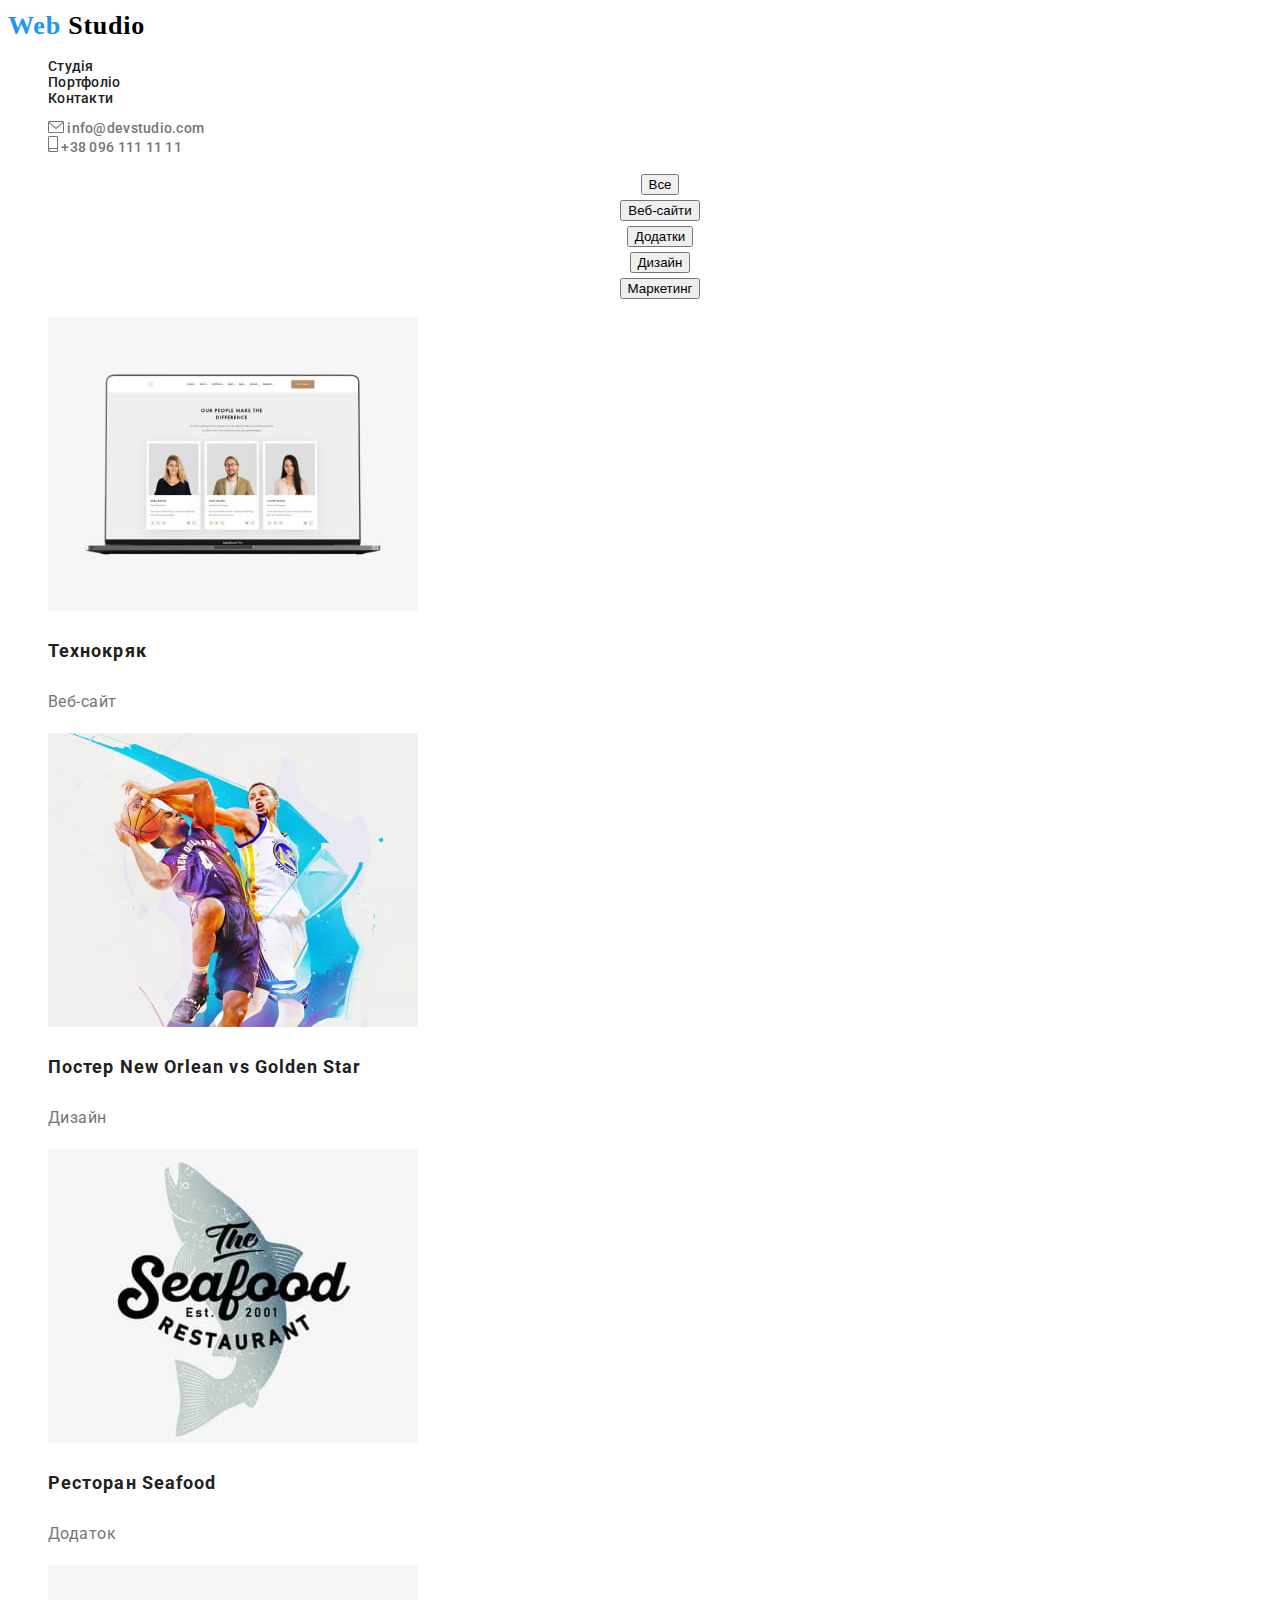
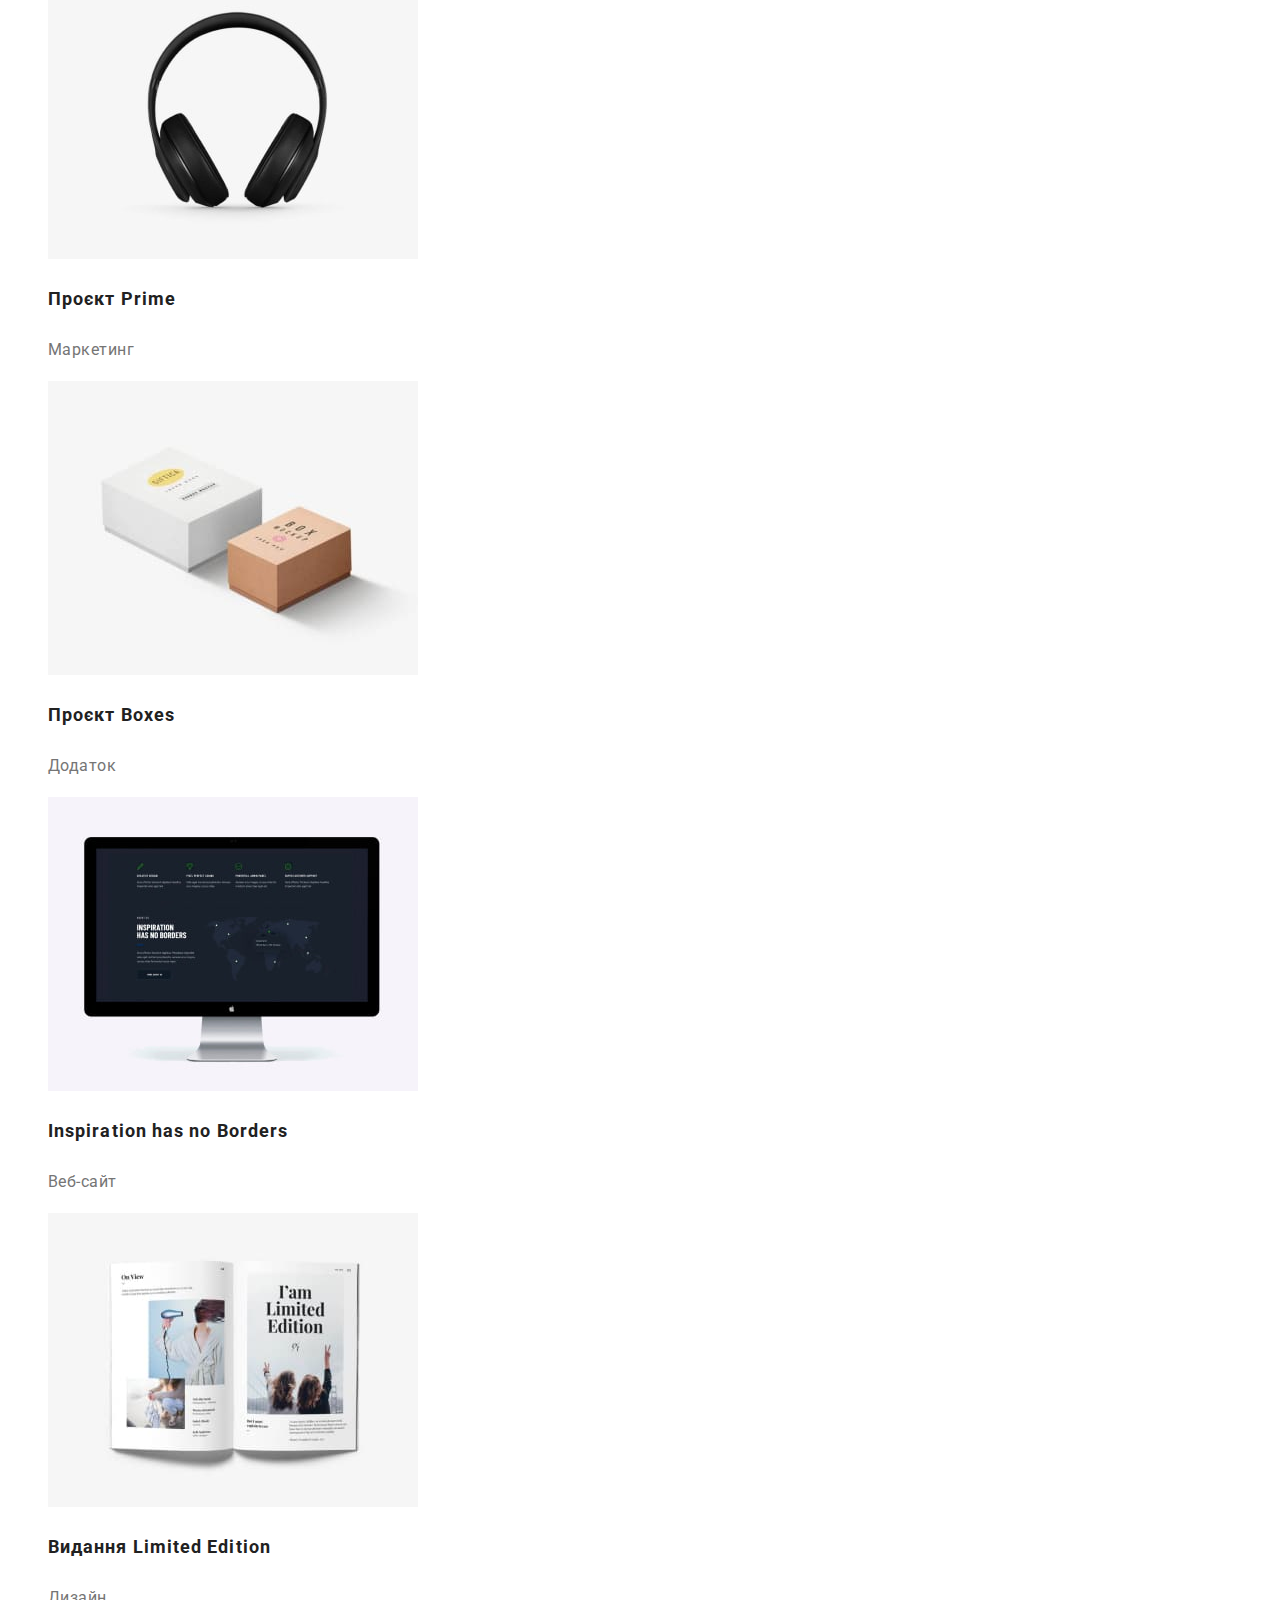
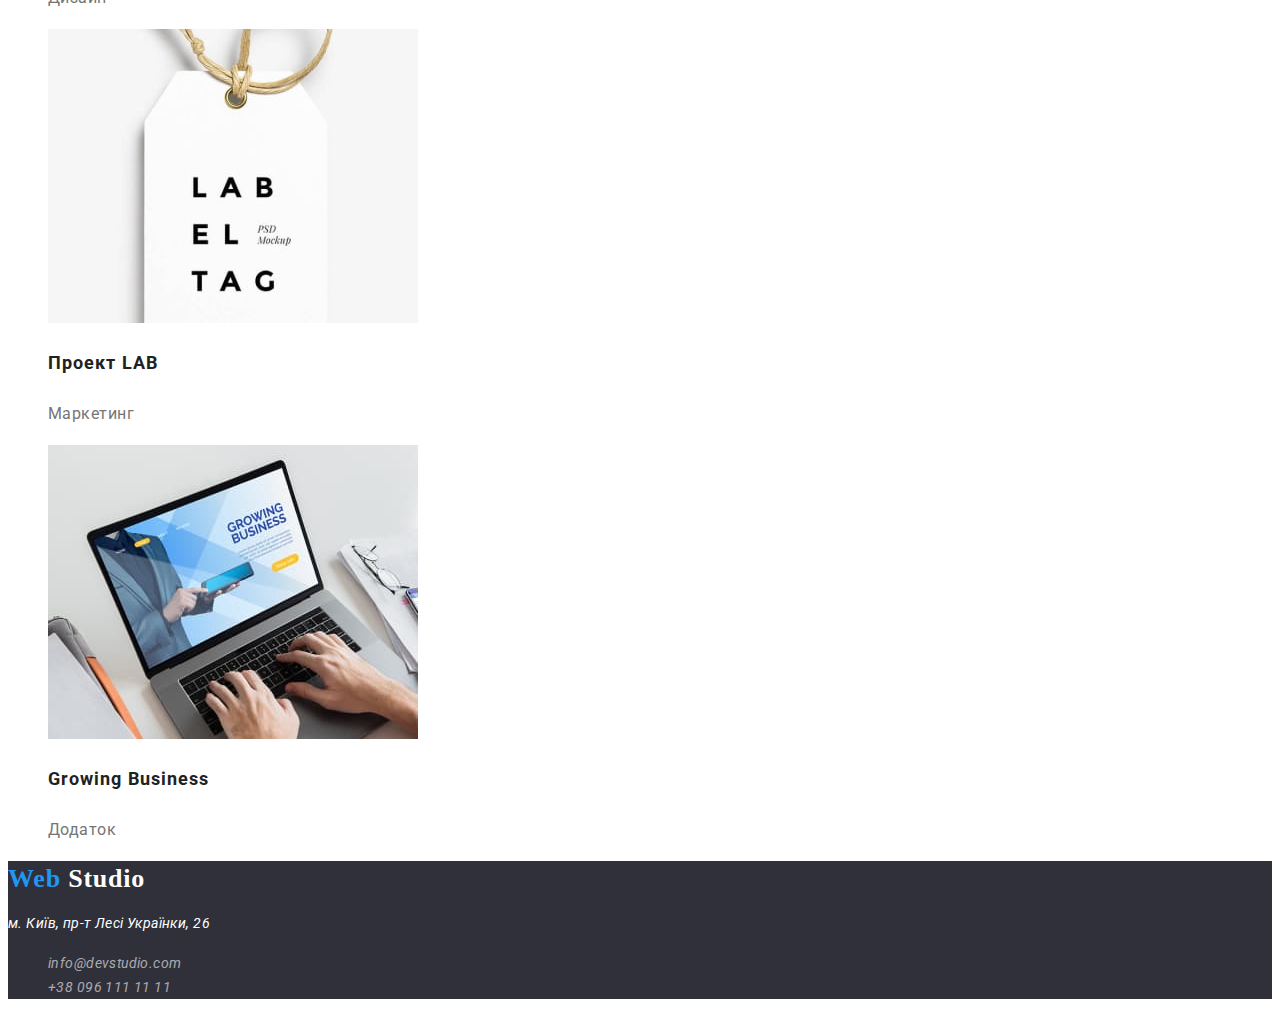
==== portfolio.html @ 8248c68e "спільні класи" ====
<!DOCTYPE html>
<html lang="uk">
  <head>
    <meta charset="UTF-8" />
    <meta http-equiv="X-UA-Compatible" content="IE=edge" />
    <meta name="viewport" content="width=device-width, initial-scale=1.0" />
    <title>Portfolio</title>
    <link rel="preconnect" href="https://fonts.googleapis.com" />
    <link rel="preconnect" href="https://fonts.gstatic.com" crossorigin />
    <link
      href="https://fonts.googleapis.com/css2?family=Raleway:wght@700&family=Roboto:wght@400;500;700;900&display=swap"
      rel="stylesheet"
    />
    <link rel="stylesheet" href="./css/styles.css" />
  </head>

  <body>
    <header class="header">
      <a class="link logo" lang="en" href="index.html">
        <span class="web">Web</span>
        <span class="studio-dark"> Studio</span>
      </a>
      <nav>
        <ul class="list nav">
          <li>
            <a class="link nav-link" href="index.html">Студія</a>
          </li>
          <li>
            <a class="link nav-link" href="portfolio.html">Портфоліо</a>
          </li>
          <li>
            <a class="link nav-link" href="">Контакти</a>
          </li>
        </ul>
      </nav>
      <ul class="list contacts">
        <li>
          <img src="./images/portfolio/header/img-1.svg" alt="" />
          <a class="link contacts" href="mailto:info@devstudio.com">info@devstudio.com</a>
        </li>
        <li>
          <img src="./images/portfolio/header/img-2.svg" alt="" />
          <a class="link contacts" href="tel:+380961111111">+38 096 111 11 11</a>
        </li>
      </ul>
    </header>

    <main>
      <section>
        <h1 hidden>Our products</h1>
        <ul class="list list-btn">
          <li><button type="button">Все</button></li>
          <li><button type="button">Веб-сайти</button></li>
          <li><button type="button">Додатки</button></li>
          <li><button type="button">Дизайн</button></li>
          <li><button type="button">Маркетинг</button></li>
        </ul>
        <ul class="list our-product-list">
          <li>
            <img src="./images/portfolio/main/img-1.jpg" alt="" width="370" height="294" />
            <h3 class="products-name">Технокряк</h3>
            <p class="products-class">Веб-сайт</p>
          </li>
          <li>
            <img src="./images/portfolio/main/img-2.jpg" alt="" width="370" height="294" />
            <h3 class="products-name">Постер New Orlean vs Golden Star</h3>
            <p class="products-class">Дизайн</p>
          </li>
          <li>
            <img src="./images/portfolio/main/img-3.jpg" alt="" width="370" height="294" />
            <h3 class="products-name">Ресторан Seafood</h3>
            <p class="products-class">Додаток</p>
          </li>
          <li>
            <img src="./images/portfolio/main/img-4.jpg" alt="" width="370" height="294" />
            <h3 class="products-name">Проєкт Prime</h3>
            <p class="products-class">Маркетинг</p>
          </li>
          <li>
            <img src="./images/portfolio/main/img-5.jpg" alt="" width="370" height="294" />
            <h3 class="products-name">Проєкт Boxes</h3>
            <p class="products-class">Додаток</p>
          </li>
          <li>
            <img src="./images/portfolio/main/img-6.jpg" alt="" width="370" height="294" />
            <h3 class="products-name">Inspiration has no Borders</h3>
            <p class="products-class">Веб-сайт</p>
          </li>
          <li>
            <img src="./images/portfolio/main/img-7.jpg" alt="" width="370" height="294" />
            <h3 class="products-name">Видання Limited Edition</h3>
            <p class="products-class">Дизайн</p>
          </li>
          <li>
            <img src="./images/portfolio/main/img-8.jpg" alt="" width="370" height="294" />
            <h3 class="products-name">Проект LAB</h3>
            <p class="products-class">Маркетинг</p>
          </li>
          <li>
            <img src="./images/portfolio/main/img-9.jpg" alt="" width="370" height="294" />
            <h3 class="products-name">Growing Business</h3>
            <p class="products-class">Додаток</p>
          </li>
        </ul>
      </section>
    </main>

    <footer class="footer">
      <a class="link logo" lang="en" href="/index.html">
        <span class="web">Web</span>
        <span class="studio-light"> Studio</span>
      </a>
      <address>
        <p class="address">м. Київ, пр-т Лесі Українки, 26</p>
        <ul class="contacts list">
          <li>
            <a class="link address address-link" href="mailto:info@devstudio.com"
              >info@devstudio.com</a
            >
          </li>
          <li>
            <a class="link address address-link" href="tel:+380961111111">+38 096 111 11 11</a>
          </li>
        </ul>
      </address>
    </footer>
  </body>
</html>
---- css/styles.css ----
:root {
  /* fonts */
  --main-font: Roboto, sant-sefir;
  --secondary-font: Releway, sant-sefir;

  /* text colors*/
  --main-text-cl: #212121;
  --accent-cl: #2196f3;
  --studio-logo-cl: #000000;

  /*bg colors*/
  --bg-light-cl: #ffffff;
  --bg-dark-cl: #2f303a;
  --bg-gray-cl: #f5f4fa;
  --bg-nmain-cl:#F5F5F5;


  /*others*/
}

body {
  font-family: var(--main-font);
  color: var(--main-text-cl);
}

.link {
  text-decoration: none;
}

.list {
  list-style: none;
}

.header {
  background-color: var(--bg-light-cl);
  font-family: var(--main-font);
  font-size: 14px;
  font-weight: 500;
  line-height: calc(16 / 14);
  letter-spacing: 0.02em;
  text-align: left;
}

.logo {
  font-family: var(--secondary-font);
  font-size: 26px;
  font-weight: 700;
  line-height: calc(36 / 26);
  letter-spacing: 0.03em;
}

.web {
  color: var(--accent-cl);
}

.studio-dark {
  color: var(--studio-logo-cl);
}

.nav-link {
  color: #212121;
}

.nav-link:hover,
.nav-link:focus {
  color: var(--accent-cl);
}

.contacts {
  color: #757575;
}

.contacts:hover,
.contacts:focus {
  color: var(--accent-cl);
}

/* hero-section*/

.hero-section {
  background-color: var(--bg-dark-cl);
}

.main-title {
  font-size: 44px;
  font-weight: 900;
  line-height: calc(60/44);
  letter-spacing: 0.06em;
  text-align: center;
  color: #ffffff;
}

.hero-btn {
  font-weight: 700;
  font-size: 16px;
  line-height: calc(30 / 16);
  display: flex;
  align-items: center;
  text-align: center;
  letter-spacing: 0.06em;
  color: #ffffff;
  background-color: var(--accent-cl);
}

/*deneral*/

.title {
  font-size: 36px;
  font-weight: 700;
  line-height: calc(42 / 36);
  letter-spacing: 0.03em;
  text-align: center;
}

/*benefit-section*/

.benefit-section {
  font-size: 14px;
  letter-spacing: 0.03em;
  text-align: left;
}

.benefit-subtitle {
  font-weight: 700;
  line-height: calc(16 / 14);
  text-transform: uppercase;
  color: var(--main-text-cl);
}

.benefit-text {
  font-size: 14px;
  font-weight: 400;
  line-height: calc(24 / 14);
  color: #757575;
}

/*product-section*/

/*team-section*/
.team-section {
  background-color: var(--bg-gray-cl);
  font-size: 16px; 
  line-height: calc(19 / 16);
  letter-spacing: 0.03em;
  text-align: center;
}


.team-subtitle {
  font-weight: 500;
 }

.team-text {
  font-weight: 400;
  color: #757575;
}

/*footer*/
.footer {
  background-color: var(--bg-dark-cl);
}

.studio-light {
  color: #ffffff;
}

.address {
  font-size: 14px;
  font-weight: 400;
  line-height: calc(24 / 14);
  letter-spacing: 0.03em;
  text-align: left;
  color: #ffffff;
}

.address-link {
  color: rgba(255, 255, 255, 0.6);
}

/*portfolio*/

/*header*/

.list-btn {
  font-size: 16px;
  font-weight: 500;
  line-height: calc(26 / 16);
  letter-spacing: 0.03em;
  text-align: center;
}

/*main*/

.products-name {
  font-size: 18px;
  font-weight: 700;
  line-height: 2;
  letter-spacing: 0.06em;
  text-align: left;
}

.products-class {
  font-size: 16px;
  font-weight: 400;
  line-height: calc(30 / 16);
  letter-spacing: 0.03em;
  text-align: left;
  color: #757575;
}
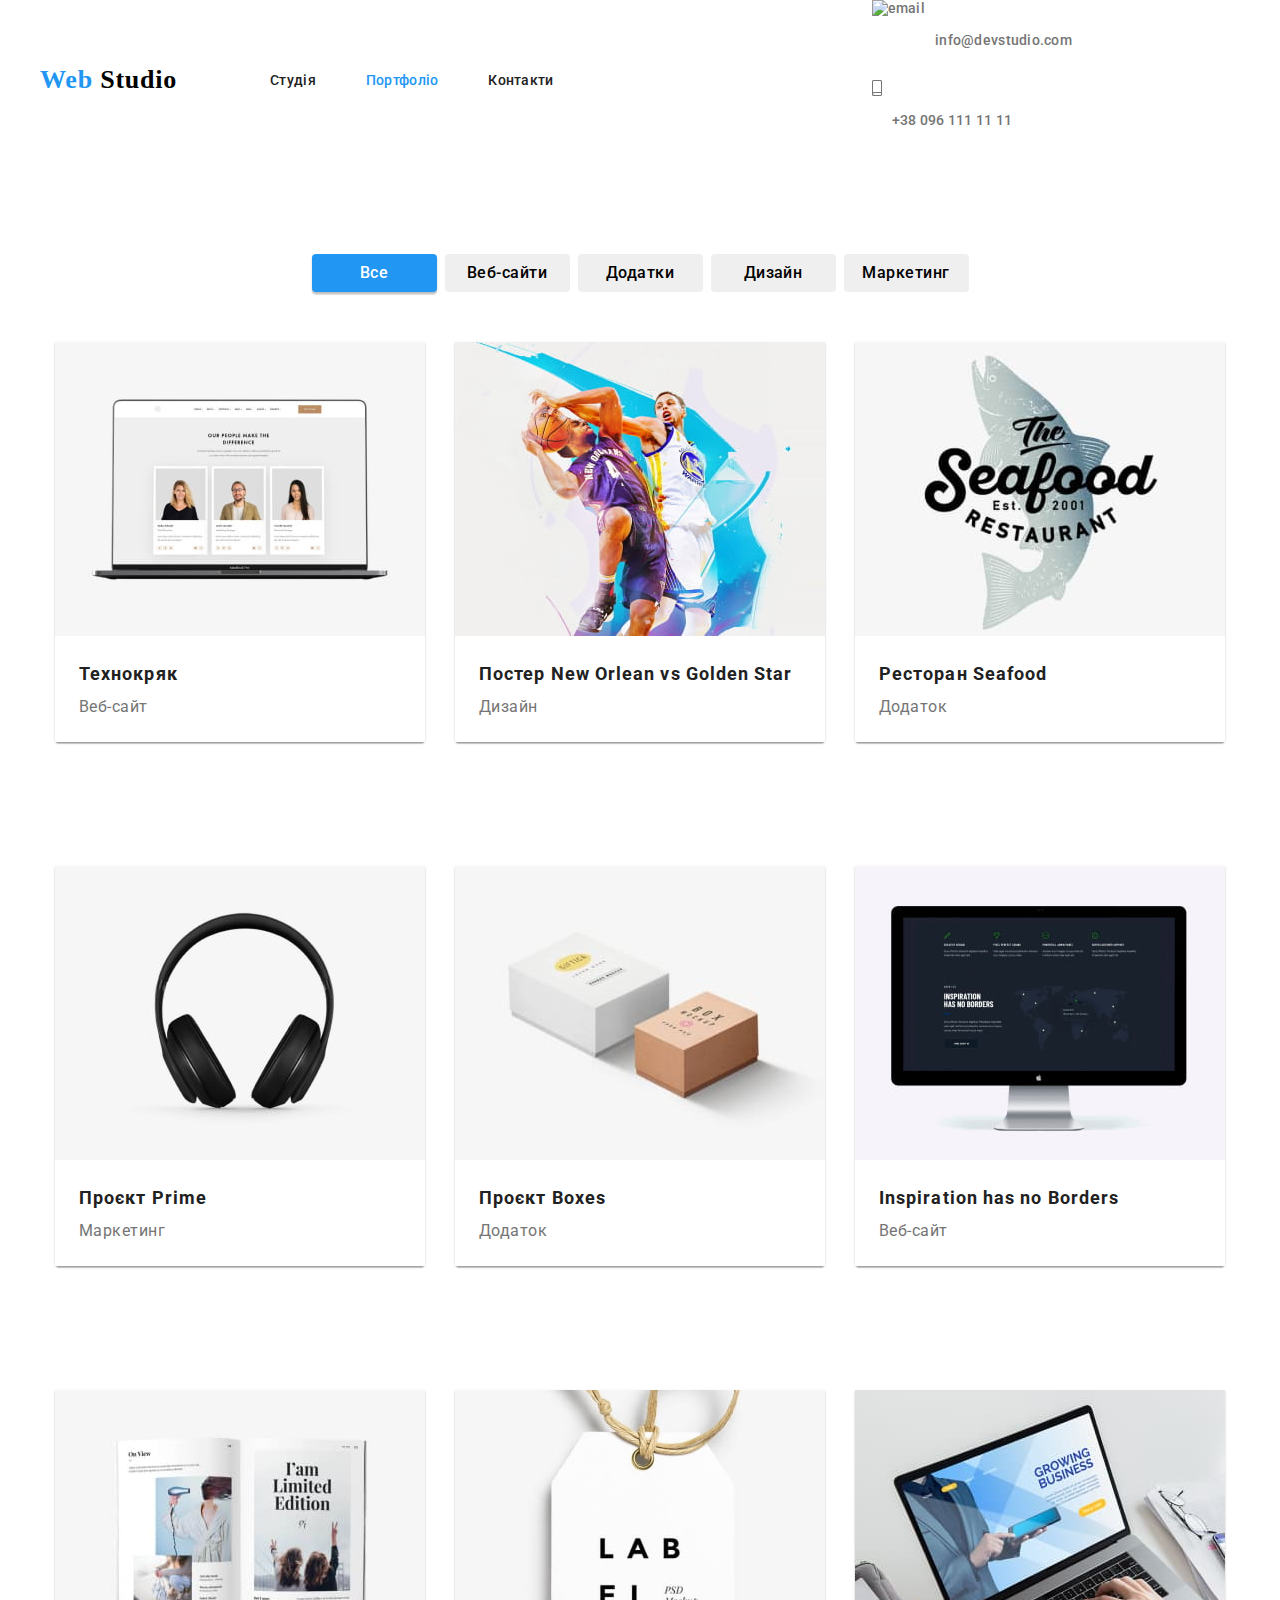
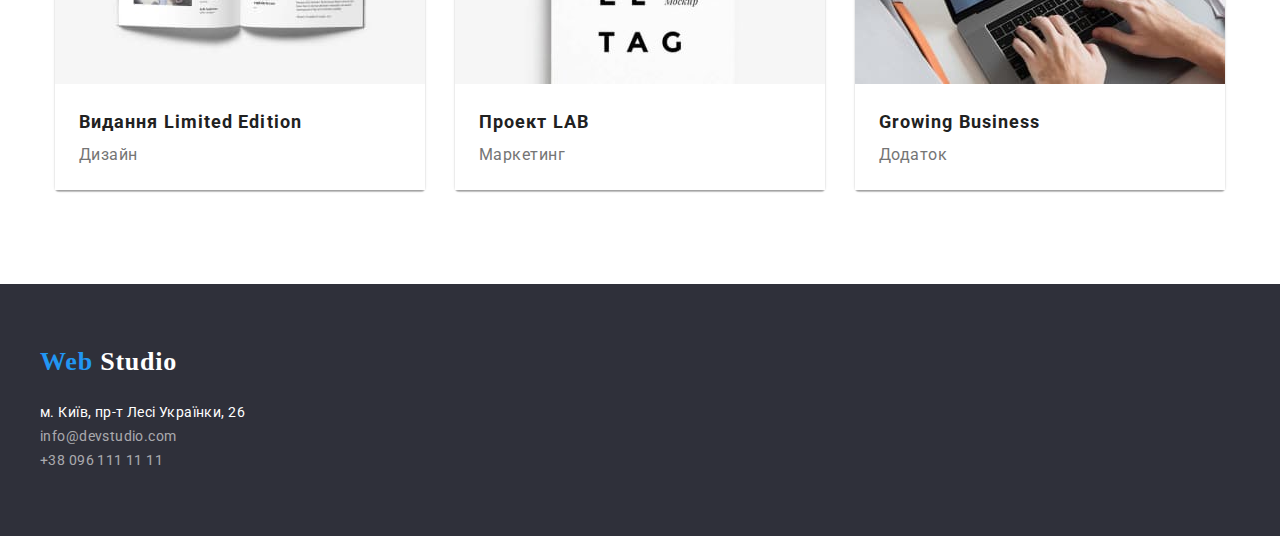
==== commit 1f511bd0: "hm-6" ====
--- a/portfolio.html
+++ b/portfolio.html
@@ -16,113 +16,231 @@
 
   <body>
     <header class="header">
-      <a class="link logo" lang="en" href="index.html">
-        <span class="web">Web</span>
-        <span class="studio-dark"> Studio</span>
-      </a>
-      <nav>
-        <ul class="list nav">
-          <li>
-            <a class="link nav-link" href="index.html">Студія</a>
-          </li>
-          <li>
-            <a class="link nav-link" href="portfolio.html">Портфоліо</a>
-          </li>
-          <li>
-            <a class="link nav-link" href="">Контакти</a>
-          </li>
+      <div class="container header-container">
+        <a class="link logo" lang="en" href="index.html">
+          <span class="web">Web</span>
+          <span class="studio-dark"> Studio</span>
+        </a>
+        <nav>
+          <ul class="list nav">
+            <li>
+              <a class="link nav-link" href="index.html">Студія</a>
+            </li>
+            <li>
+              <a class="link nav-link current-link" href="portfolio.html">Портфоліо</a>
+            </li>
+            <li>
+              <a class="link nav-link" href="">Контакти</a>
+            </li>
+          </ul>
+        </nav>
+        <ul class="list contacts">
+          <div class="">
+            <ul class="list portfolio-header">
+              <li>
+                <div>
+                  <ul class="list portfolio-header-img">
+                    <li>
+                      <img src="./images/portfolio/header/img-1.svg" alt="email" />
+                    </li>
+                    <li>
+                      <a class="link contacts header-email" href="mailto:info@devstudio.com"
+                        >info@devstudio.com</a
+                      >
+                    </li>
+                  </ul>
+                </div>
+              </li>
+              <li>
+                <div>
+                  <ul class="list portfolio-header-img">
+                    <li>
+                      <img src="./images/portfolio/header/img-2.svg" alt="phonenumber" />
+                    </li>
+                    <li>
+                      <a class="link contacts header-phone" href="tel:+380961111111"
+                        >+38 096 111 11 11</a
+                      >
+                    </li>
+                  </ul>
+                </div>
+              </li>
+            </ul>
+          </div>
         </ul>
-      </nav>
-      <ul class="list contacts">
-        <li>
-          <img src="./images/portfolio/header/img-1.svg" alt="" />
-          <a class="link contacts" href="mailto:info@devstudio.com">info@devstudio.com</a>
-        </li>
-        <li>
-          <img src="./images/portfolio/header/img-2.svg" alt="" />
-          <a class="link contacts" href="tel:+380961111111">+38 096 111 11 11</a>
-        </li>
-      </ul>
+      </div>
     </header>
 
     <main>
-      <section>
+      <section class="container">
         <h1 hidden>Our products</h1>
-        <ul class="list list-btn">
-          <li><button type="button">Все</button></li>
-          <li><button type="button">Веб-сайти</button></li>
-          <li><button type="button">Додатки</button></li>
-          <li><button type="button">Дизайн</button></li>
-          <li><button type="button">Маркетинг</button></li>
+        <ul class="list filter">
+          <li><button class="filter-btn current-btn" type="button">Все</button></li>
+          <li><button class="filter-btn" type="button">Веб-сайти</button></li>
+          <li><button class="filter-btn" type="button">Додатки</button></li>
+          <li><button class="filter-btn" type="button">Дизайн</button></li>
+          <li><button class="filter-btn" type="button">Маркетинг</button></li>
         </ul>
         <ul class="list our-product-list">
           <li>
-            <img src="./images/portfolio/main/img-1.jpg" alt="" width="370" height="294" />
-            <h3 class="products-name">Технокряк</h3>
-            <p class="products-class">Веб-сайт</p>
-          </li>
-          <li>
-            <img src="./images/portfolio/main/img-2.jpg" alt="" width="370" height="294" />
-            <h3 class="products-name">Постер New Orlean vs Golden Star</h3>
-            <p class="products-class">Дизайн</p>
-          </li>
-          <li>
-            <img src="./images/portfolio/main/img-3.jpg" alt="" width="370" height="294" />
-            <h3 class="products-name">Ресторан Seafood</h3>
-            <p class="products-class">Додаток</p>
-          </li>
-          <li>
-            <img src="./images/portfolio/main/img-4.jpg" alt="" width="370" height="294" />
-            <h3 class="products-name">Проєкт Prime</h3>
-            <p class="products-class">Маркетинг</p>
-          </li>
-          <li>
-            <img src="./images/portfolio/main/img-5.jpg" alt="" width="370" height="294" />
-            <h3 class="products-name">Проєкт Boxes</h3>
-            <p class="products-class">Додаток</p>
-          </li>
-          <li>
-            <img src="./images/portfolio/main/img-6.jpg" alt="" width="370" height="294" />
-            <h3 class="products-name">Inspiration has no Borders</h3>
-            <p class="products-class">Веб-сайт</p>
-          </li>
-          <li>
-            <img src="./images/portfolio/main/img-7.jpg" alt="" width="370" height="294" />
-            <h3 class="products-name">Видання Limited Edition</h3>
-            <p class="products-class">Дизайн</p>
-          </li>
-          <li>
-            <img src="./images/portfolio/main/img-8.jpg" alt="" width="370" height="294" />
-            <h3 class="products-name">Проект LAB</h3>
-            <p class="products-class">Маркетинг</p>
-          </li>
-          <li>
-            <img src="./images/portfolio/main/img-9.jpg" alt="" width="370" height="294" />
-            <h3 class="products-name">Growing Business</h3>
-            <p class="products-class">Додаток</p>
+            <div class="team-items">
+              <ul class="list">
+                <li>
+                  <img src="./images/portfolio/main/img-1.jpg" alt="" width="370" height="294" />
+                </li>
+                <li>
+                  <div class="product-wrapped">
+                    <h3 class="products-name">Технокряк</h3>
+                    <p class="products-class">Веб-сайт</p>
+                  </div>
+                </li>
+              </ul>
+            </div>
+          </li>
+          <li>
+            <div class="team-items">
+              <ul class="list">
+                <li>
+                  <img src="./images/portfolio/main/img-2.jpg" alt="" width="370" height="294" />
+                </li>
+                <li>
+                  <div class="product-wrapped">
+                    <h3 class="products-name">Постер New Orlean vs Golden Star</h3>
+                    <p class="products-class">Дизайн</p>
+                  </div>
+                </li>
+              </ul>
+            </div>
+          </li>
+          <li>
+            <div class="team-items">
+              <ul class="list">
+                <li>
+                  <img src="./images/portfolio/main/img-3.jpg" alt="" width="370" height="294" />
+                </li>
+                <li>
+                  <div class="product-wrapped">
+                    <h3 class="products-name">Ресторан Seafood</h3>
+                    <p class="products-class">Додаток</p>
+                  </div>
+                </li>
+              </ul>
+            </div>
+          </li>
+          <li>
+            <div class="team-items">
+              <ul class="list">
+                <li>
+                  <img src="./images/portfolio/main/img-4.jpg" alt="" width="370" height="294" />
+                </li>
+                <li>
+                  <div class="product-wrapped">
+                    <h3 class="products-name">Проєкт Prime</h3>
+                    <p class="products-class">Маркетинг</p>
+                  </div>
+                </li>
+              </ul>
+            </div>
+          </li>
+          <li>
+            <div class="team-items">
+              <ul class="list">
+                <li>
+                  <img src="./images/portfolio/main/img-5.jpg" alt="" width="370" height="294" />
+                </li>
+                <li>
+                  <div class="product-wrapped">
+                    <h3 class="products-name">Проєкт Boxes</h3>
+                    <p class="products-class">Додаток</p>
+                  </div>
+                </li>
+              </ul>
+            </div>
+          </li>
+          <li>
+            <div class="team-items">
+              <ul class="list">
+                <li>
+                  <img src="./images/portfolio/main/img-6.jpg" alt="" width="370" height="294" />
+                </li>
+                <li>
+                  <div class="product-wrapped">
+                    <h3 class="products-name">Inspiration has no Borders</h3>
+                    <p class="products-class">Веб-сайт</p>
+                  </div>
+                </li>
+              </ul>
+            </div>
+          </li>
+          <li>
+            <div class="team-items">
+              <ul class="list">
+                <li>
+                  <img src="./images/portfolio/main/img-7.jpg" alt="" width="370" height="294" />
+                </li>
+                <li>
+                  <div class="product-wrapped">
+                    <h3 class="products-name">Видання Limited Edition</h3>
+                    <p class="products-class">Дизайн</p>
+                  </div>
+                </li>
+              </ul>
+            </div>
+          </li>
+          <li>
+            <div class="team-items">
+              <ul class="list">
+                <li>
+                  <img src="./images/portfolio/main/img-8.jpg" alt="" width="370" height="294" />
+                </li>
+                <li>
+                  <div class="product-wrapped">
+                    <h3 class="products-name">Проект LAB</h3>
+                    <p class="products-class">Маркетинг</p>
+                  </div>
+                </li>
+              </ul>
+            </div>
+          </li>
+          <li>
+            <div class="team-items">
+              <ul class="list">
+                <li>
+                  <img src="./images/portfolio/main/img-9.jpg" alt="" width="370" height="294" />
+                </li>
+                <li>
+                  <div class="product-wrapped">
+                    <h3 class="products-name">Growing Business</h3>
+                    <p class="products-class">Додаток</p>
+                  </div>
+                </li>
+              </ul>
+            </div>
           </li>
         </ul>
       </section>
     </main>
 
     <footer class="footer">
-      <a class="link logo" lang="en" href="/index.html">
-        <span class="web">Web</span>
-        <span class="studio-light"> Studio</span>
-      </a>
-      <address>
-        <p class="address">м. Київ, пр-т Лесі Українки, 26</p>
-        <ul class="contacts list">
-          <li>
-            <a class="link address address-link" href="mailto:info@devstudio.com"
-              >info@devstudio.com</a
-            >
-          </li>
-          <li>
-            <a class="link address address-link" href="tel:+380961111111">+38 096 111 11 11</a>
-          </li>
-        </ul>
-      </address>
+      <div class="container footer-container">
+        <a class="link logo" lang="en" href="/index.html">
+          <span class="web">Web</span>
+          <span class="studio-light"> Studio</span>
+        </a>
+        <address>
+          <p class="address">м. Київ, пр-т Лесі Українки, 26</p>
+          <ul class="list">
+            <li>
+              <a class="link address address-link" href="mailto:info@devstudio.com"
+                >info@devstudio.com</a
+              >
+            </li>
+            <li>
+              <a class="link address address-link" href="tel:+380961111111">+38 096 111 11 11</a>
+            </li>
+          </ul>
+        </address>
+      </div>
     </footer>
   </body>
 </html>
--- a/css/styles.css
+++ b/css/styles.css
@@ -7,29 +7,74 @@
   --main-text-cl: #212121;
   --accent-cl: #2196f3;
   --studio-logo-cl: #000000;
+  --gray-cl: #757575;
+  --white-cl: #ffffff;
 
   /*bg colors*/
   --bg-light-cl: #ffffff;
   --bg-dark-cl: #2f303a;
   --bg-gray-cl: #f5f4fa;
-  --bg-nmain-cl:#F5F5F5;
-
-
+  --bg-nmain-cl: #f5f5f5;
+  --accent-cl: #2196f3;
   /*others*/
 }
+
+/*general styles*/
 
 body {
   font-family: var(--main-font);
   color: var(--main-text-cl);
-}
-
-.link {
-  text-decoration: none;
-}
-
-.list {
+  margin: 0px;
+  padding: 0px;
+}
+
+ul { 
   list-style: none;
-}
+  padding: 0px;
+  margin: 0px;
+}
+
+a {
+   text-decoration: none;
+}
+
+h1,
+h2,
+h3,
+p {
+  margin: 0;
+}
+
+img {
+  display: block;
+}
+
+
+.container {
+  width: 1200px;
+  padding-left: 15px;
+  padding-right: 15px;
+  margin-left: auto;
+  margin-right: auto;
+}
+
+.title {
+  font-size: 36px;
+  line-height: calc(42 / 36);
+  letter-spacing: 0.03em;
+  text-align: center;
+  margin-bottom: 50px;
+  padding-top: 94px;
+}
+
+.card-set {
+  display: flex;
+  flex-wrap: wrap;
+  flex-basis: calc(100% - 30px * 3 / 4);
+  gap: 30px;
+}
+
+/*header*/
 
 .header {
   background-color: var(--bg-light-cl);
@@ -38,7 +83,12 @@
   font-weight: 500;
   line-height: calc(16 / 14);
   letter-spacing: 0.02em;
-  text-align: left;
+ 
+}
+
+.header-container {
+  display: flex;
+  align-items: center;
 }
 
 .logo {
@@ -47,6 +97,7 @@
   font-weight: 700;
   line-height: calc(36 / 26);
   letter-spacing: 0.03em;
+  margin-right: 93px;
 }
 
 .web {
@@ -57,59 +108,95 @@
   color: var(--studio-logo-cl);
 }
 
+.nav {
+  display: flex;
+  gap: 50px;
+  margin-right: 318px;
+}
+
 .nav-link {
   color: #212121;
+  padding-top: 32px;
+  padding-bottom: 32px;
+}
+
+.contacts {
+  color: var(--gray-cl);
+  display: flex;
+}
+
+.header-email {
+  margin-right: 30px;
+  padding-top: 32px;
+  padding-bottom: 32px;
+}
+
+.header-phone {
+  padding-top: 32px;
+  padding-bottom: 32px;
 }
 
 .nav-link:hover,
-.nav-link:focus {
+.nav-link:focus,
+.contacts:hover,
+.contacts:focus,
+.current-link {
   color: var(--accent-cl);
 }
 
-.contacts {
-  color: #757575;
-}
-
-.contacts:hover,
-.contacts:focus {
-  color: var(--accent-cl);
+.header-icons {
+  fill: #757575;
+  margin-top: 33px;
+ 
+  margin-right: 10px;
+  align-items: center;
+ 
+}
+
+.header-icons:hover,
+.header-icons:focus {
+  fill: #2196f3;
 }
 
 /* hero-section*/
 
 .hero-section {
   background-color: var(--bg-dark-cl);
+  background-image: url(".//images/index/main/hero/img-1");
+  background-position: center;
+  background-size: cover;
+  width: 1600px;
+  height: 600px;
+  color: var(--white-cl);
+  letter-spacing: 0.06em;
+  text-align: center;
 }
 
 .main-title {
   font-size: 44px;
   font-weight: 900;
-  line-height: calc(60/44);
-  letter-spacing: 0.06em;
-  text-align: center;
-  color: #ffffff;
+  line-height: calc(60 / 44);
+  text-transform: uppercase;
+  width: 696px;
+  padding-top: 200px;
+  margin-left: auto;
+  margin-right: auto;
+  margin-bottom: 30px;
 }
 
 .hero-btn {
   font-weight: 700;
   font-size: 16px;
   line-height: calc(30 / 16);
-  display: flex;
-  align-items: center;
-  text-align: center;
-  letter-spacing: 0.06em;
-  color: #ffffff;
+  color: var(--white-cl);
   background-color: var(--accent-cl);
-}
-
-/*deneral*/
-
-.title {
-  font-size: 36px;
-  font-weight: 700;
-  line-height: calc(42 / 36);
-  letter-spacing: 0.03em;
-  text-align: center;
+  padding: 10px 32px 10px 32px;
+  min-width: 216px;
+  min-height: 50px;
+  max-width: 250px;
+  max-height: 58px;
+  border-radius: 4px;
+  border: 0px;
 }
 
 /*benefit-section*/
@@ -117,71 +204,132 @@
 .benefit-section {
   font-size: 14px;
   letter-spacing: 0.03em;
-  text-align: left;
+}
+
+.benefit-title {
+  display: none;
+}
+
+.benefit-list {
+  display: flex;
+  justify-content: center;
+  align-items: baseline;
+  gap: 30px;
+  margin-top: 94px;
+ }
+
+.benefit-items {
+  width: 270px;
 }
 
 .benefit-subtitle {
-  font-weight: 700;
   line-height: calc(16 / 14);
   text-transform: uppercase;
   color: var(--main-text-cl);
+  margin-bottom: 10px;
 }
 
 .benefit-text {
   font-size: 14px;
-  font-weight: 400;
   line-height: calc(24 / 14);
-  color: #757575;
+  color: var(--gray-cl);
 }
 
 /*product-section*/
+
+.product-list {
+  margin-bottom: 94px;
+}
 
 /*team-section*/
 .team-section {
   background-color: var(--bg-gray-cl);
-  font-size: 16px; 
+  font-size: 16px;
   line-height: calc(19 / 16);
   letter-spacing: 0.03em;
   text-align: center;
 }
 
+.team-list {
+  display: flex;
+  gap: 30px;
+}
+
+.team-items {
+  box-shadow: 0px 1px 3px rgba(0, 0, 0, 0.12), 0px 1px 1px rgba(0, 0, 0, 0.14),
+    0px 2px 1px rgba(0, 0, 0, 0.2);
+  border-radius: 0px 0px 4px 4px;
+  margin-bottom: 94px;
+}
+
+.team-wrapped {
+  padding-top: 30px;
+  padding-bottom: 30px;
+  background-color: var(--bg-light-cl);
+  width: 270px;
+}
 
 .team-subtitle {
   font-weight: 500;
- }
+  margin-bottom: 10px;
+}
 
 .team-text {
-  font-weight: 400;
-  color: #757575;
+  color: var(--gray-cl);
 }
 
 /*footer*/
 .footer {
   background-color: var(--bg-dark-cl);
+  height: 252px;
+}
+
+.footer-container {
+  padding-top: 60px;
 }
 
 .studio-light {
-  color: #ffffff;
+  color: var(--white-cl);
 }
 
 .address {
   font-size: 14px;
-  font-weight: 400;
+  font-style: normal;
   line-height: calc(24 / 14);
   letter-spacing: 0.03em;
-  text-align: left;
-  color: #ffffff;
+  color: var(--white-cl);
+  margin-top: 20px;
+
 }
 
 .address-link {
   color: rgba(255, 255, 255, 0.6);
-}
-
+  padding-top: 9px;
+}
 /*portfolio*/
 
-/*header*/
-
-.list-btn {
+.portfolio-header-img {
+  display: flex;
+  gap: 10px;
+}
+
+.filter {
+  display: flex;
+  gap: 8px;
+  justify-content: center;
+  margin-bottom: 50px;
+  margin-top: 94px;
+  margin-right: 0px;
+  }
+
+.filter-btn {
+  height: 38px;
+  width: 125px;
+  border-radius: 4px;
+  border: 0px;
+
+  background-color: F5F4FA;
+font-family: var(--main-font);
   font-size: 16px;
   font-weight: 500;
   line-height: calc(26 / 16);
@@ -189,21 +337,38 @@
   text-align: center;
 }
 
-/*main*/
+.current-btn,
+.filter-btn:active {
+  background-color: var(--accent-cl);
+  box-shadow: 0px 3px 1px rgba(0, 0, 0, 0.1), 0px 1px 2px rgba(0, 0, 0, 0.08),
+    0px 2px 2px rgba(0, 0, 0, 0.12);
+  color: var(--white-cl)}
+
+.our-product-list {
+  display: flex;
+  flex-wrap: wrap;
+  gap: 30px;
+  justify-content: center;
+}
+
+.product-wrapped {
+  padding-top: 20px;
+  padding-bottom: 20px;
+  padding-left: 24px;
+  padding-right: 24px;
+  background-color: var(--bg-light-cl);
+  width: 322px;
+}
 
 .products-name {
   font-size: 18px;
-  font-weight: 700;
   line-height: 2;
   letter-spacing: 0.06em;
-  text-align: left;
 }
 
 .products-class {
   font-size: 16px;
-  font-weight: 400;
   line-height: calc(30 / 16);
   letter-spacing: 0.03em;
-  text-align: left;
-  color: #757575;
-}
+  color: var(--gray-cl);
+}
